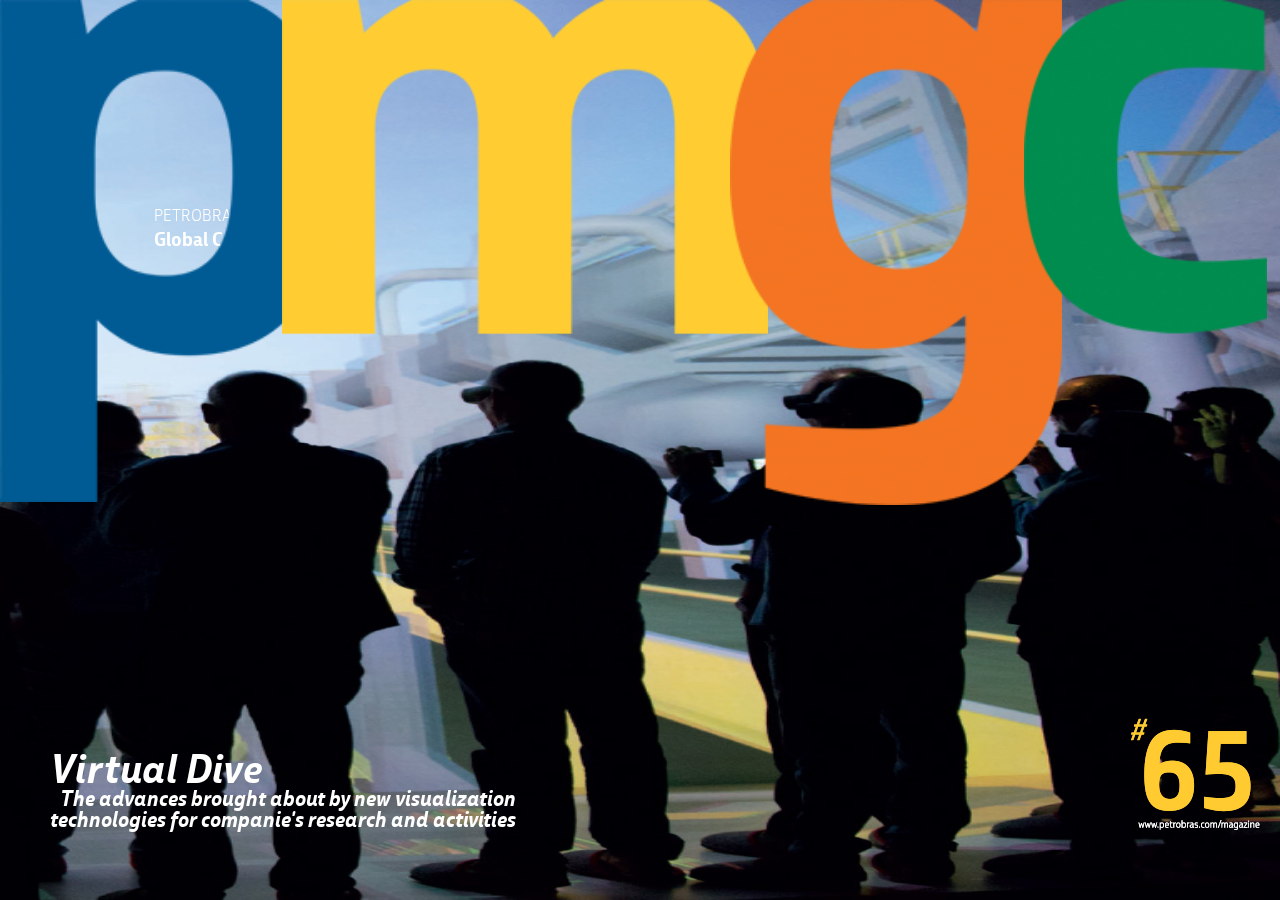
==== index.html @ 7ea69594 "Nuevo" ====
<!DOCTYPE HTML>
<html>
<head>
<title>Petrobras Magazine Global Connections</title>
<meta http-equiv="Content-Type" content="text/html; charset=utf-8" />
<meta name="viewport" content="width=device-width,initial-scale=1, user-scalable=no"/>



<link rel="stylesheet" href="css/reset.css" />
<link rel="stylesheet" href="css/index.css" />
<link rel="stylesheet" href="css/fontStyle.css" />
<link rel="stylesheet" href="css/animations.css" />

<script type="text/javascript">
    var gaPlugin;
    
    function initialize() {
        document.addEventListener("deviceready", onDeviceReady, true);
    }

function onDeviceReady() {
    gaPlugin = window.plugins.gaPlugin;
    
    // Note: A request for permission is REQUIRED by google. You probably want to do this just once, though, and remember the answer for subsequent runs.
    navigator.notification.confirm('GA_PLUGIN would like your permission to collect usage data. No personal or user identifiable data will be collected.', permissionCallback, 'Attention', 'Allow,Deny');
}

function permissionCallback (button) {
    if (button === 1)
    gaPlugin.init(nativePluginResultHandler, nativePluginErrorHandler, "UA-54461132-1", 10);
}

function nativePluginResultHandler (result) {
    //alert('nativePluginResultHandler - '+result);
    console.log('nativePluginResultHandler: '+result);
    
}

function nativePluginErrorHandler (error) {
    //alert('nativePluginErrorHandler - '+error);
    console.log('nativePluginErrorHandler: '+error);
}

function TrackButtonClicked() {
    gaPlugin.trackEvent( nativePluginResultHandler, nativePluginErrorHandler, "Button", "Click", "event only", 1);
}

function VariableButtonClicked() {
    // Set a dimension based on index and value. Make sure you have added a dimension in the GA dashboard to the
    // default property for the passed in index, and your desired scope. GA allows up to 20 dimensions for a free account
    gaPlugin.setVariable( nativePluginResultHandler, nativePluginErrorHandler, 1, "Purple");
    
    // dimensions are are passed to the next event sent to GA. go ahead and fire off an event with the label (key) of your choice
    // In this example, the label for custom dimension 1 will show up in the dashboard as "favoriteColor". This is much more efficent
    // than the old custom variable method introduced in V1, (plus you get 20 free dimensions vs 5 free custom variables)
    gaPlugin.trackEvent( nativePluginResultHandler, nativePluginErrorHandler, "event with variable", "set variable", "favoriteColor", 1);
}

function PageButtonClicked() {
    gaPlugin.trackPage( nativePluginResultHandler, nativePluginErrorHandler, "some.url.com");
}

function goingAway() {
    gaPlugin.exit(nativePluginResultHandler, nativePluginErrorHandler);
}

    </script>


</head>

	<body>
		<div data-role="page" name="index">
			<div data-role="content" style="">
			
				<div id="seccion1">
				
					<!-- Fondo inicial de toda la seccion -->
					<div id="bg">
						<img src="imgs/portada/bg_imgportada_65.jpg">
					</div>
				 
					<!-- fondo -->
					<a href="index/indice.html">
					<div class="superButton"></div>
					</a>
					

				
				
				
				
					<div id="letras" class="floating">
						<div ><img class="LogoP slideLeftP" src="imgs/portada/logo_p.png"></div>
						<div ><img class="LogoM slideLeftM" src="imgs/portada/logo_m.png"></div>
						<div ><img class="LogoG slideLeftG" src="imgs/portada/logo_g.png"></div>
						<div ><img class="LogoC slideLeftC" src="imgs/portada/logo_c.png"></div>
					</div>
				
					
					<!-- <div class="hand pulse"><img src="imgs/portada/click.png"></div> -->
					
					<!-- Titulo -->
					<div class="title"><h1>Virtual Dive</h1><h2>The advances brought about by new visualization<br/>technologies for companie's research and activities</h2></div>
					<div class="name"><h4>Petrobras Magazine</h4><h5>Global Connections</h5></div>
					<div class="issue"><img src="imgs/portada/edition_number.png"></div>
				</div>
			</div>
		</div>
		
		<script src="js/jquery.js"></script>
	</body>
</html>
---- css/index.css ----
/** Desarrollado por Beto@2gom.com.mx y alfredo@2gom.com.mx**/

body, html{
	width:100%;
	height:100%;
	overflow:hidden;
	position: relative;
}

#seccion1{
	position: absolute;
	height: 100%;
	width: 100%;	
	z-index: 13;
}

.superButton{
	position: absolute;
	width:100%;
	height:100%;
	z-index:12;
	top: 0;
	left: 0;
}

.hand {
	position: absolute;
	top: 600px;
	left:100px;
	height: 227px;
	width: 127px;
	z-index: 999;
}
.hand img {
	width: 50%;
}


/** ----------------------------------

	background-size, babackground-attachement hack 
	Estas dos declaraciones de Css permiten que el fondo este fijo y escalado al centro del viewport 

**/
#bg {
 position: fixed; 
 top: -50%; 
   left: -50%; 
   width: 200%; 
   height: 200%;
}
#bg img {
 position: absolute; 
 top: 0; 
 left: 0; 
 right: 0; 
 bottom: 0; 
 margin: auto; 
 width: 50%;
 height: 50%;
}

/** End of background hack **/ 

#letras{
	position: relative;
	width:100%;
	padding-top: 0px;
	height: auto;
	overflow:hidden;
	margin: 0 auto;
	z-index: 10;
}

#letras img{
	float: left;
}

.LogoP {
	width:26%;
}
.LogoM {
	width: 38%;
margin-left: -4%;
}
.LogoG {
	width: 26%;
margin-left: -3%;
}
.LogoC {
	width: 19%;
margin-left: -3%;
}


/*
	SUBMARINO
*/


#submarino {
	position: absolute;
	width: 69%;
	right: -8%;
	top: 35%;
	z-index: 11;
}


/*
Olas 
*/

#waveContainer{
	position: absolute;
	width: 100%;
}

.waves{
	position: relative;
	margin-left: -4%;
	width: 108%;
	height: 80%
	z-index: 9;
	
}

.contenedorOla1{
	width: 110%;
}
.contenedorOla2{
	width: 110%;
}

.ola1{
	width: 100%;
}
.ola2{
	width: 100%;
}

.ola3{
	width: 100%;
}
.ola4{
	width: 100%;
}


/*
Letrero
*/

.title {
	height: 100px;
	width: 70vw;
	position: absolute;
	bottom: 50px;
	left: 50px;
	color: white;
	z-index: 999
}
.title h1{
	font-family: 'petrobras_sansbold_italic';
	font-size: 2.5em;
	text-align: left;
}
.title h2{
	font-family: 'petrobras_sansbold_italic';
	font-size:1.3em;
	text-indent: 10px;
}
.name {
	height: 100px;
	width: 300px;
	position: absolute;
	top: 21%;
	left: 12%;
	color: white
}
.name h4{
	font-family: 'petrobras_sanslight';
	font-size:1em;
	text-transform: uppercase;
	margin-top: 20px;
	z-index: 998;
}
.name h5{
	font-family: 'petrobras_sansbold';
	font-size:1.2em;
	margin-top: 5px;
}


.issue {
	background-color: red;
	height: 126px;
	width: 149px;
	position: absolute;
	right: 10px;
	bottom: 60px;
	background: url('../imgs/portada/edition_number.png') no-repeat;
	}
---- css/fontStyle.css ----
/* Generated by Font Squirrel (http://www.fontsquirrel.com) on June 9, 2014 */



@font-face {
    font-family: 'petrobras_sansbold';
    src: url('../fonts/petrobrassans_bd-webfont.eot');
    src: url('../fonts/petrobrassans_bd-webfont.eot?#iefix') format('embedded-opentype'),
         url('../fonts/petrobrassans_bd-webfont.woff') format('woff'),
         url('../fonts/petrobrassans_bd-webfont.ttf') format('truetype'),
         url('../fonts/petrobrassans_bd-webfont.svg#petrobras_sansbold') format('svg');
    font-weight: normal;
    font-style: normal;

}


@font-face {
    font-family: 'petrobras_sanslight';
    src: url('../fonts/petrobrassans_lt-webfont.eot');
    src: url('../fonts/petrobrassans_lt-webfont.eot?#iefix') format('embedded-opentype'),
         url('../fonts/petrobrassans_lt-webfont.woff') format('woff'),
         url('../fonts/petrobrassans_lt-webfont.ttf') format('truetype'),
         url('../fonts/petrobrassans_lt-webfont.svg#petrobras_sanslight') format('svg');
    font-weight: normal;
    font-style: normal;

}


@font-face {
    font-family: 'petrobras_sansregular';
    src: url('../fonts/petrobrassans_rg-webfont.eot');
    src: url('../fonts/petrobrassans_rg-webfont.eot?#iefix') format('embedded-opentype'),
         url('../fonts/petrobrassans_rg-webfont.woff') format('woff'),
         url('../fonts/petrobrassans_rg-webfont.ttf') format('truetype'),
         url('../fonts/petrobrassans_rg-webfont.svg#petrobras_sansregular') format('svg');
    font-weight: normal;
    font-style: normal;

}

@font-face {
    font-family: 'petrobras_sansitalic';
    src: url('../fonts/petrobrassans_it-webfont.eot');
    src: url('../fonts/petrobrassans_it-webfont.eot?#iefix') format('embedded-opentype'),
         url('../fonts/petrobrassans_it-webfont.woff') format('woff'),
         url('../fonts/petrobrassans_it-webfont.ttf') format('truetype'),
         url('../fonts/petrobrassans_it-webfont.svg#petrobras_sansitalic') format('svg');
    font-weight: normal;
    font-style: normal;

}




@font-face {
    font-family: 'petrobras_sansbold_italic';
    src: url('../fonts/petrobrassans_bdit-webfont.eot');
    src: url('../fonts/petrobrassans_bdit-webfont.eot?#iefix') format('embedded-opentype'),
         url('../fonts/petrobrassans_bdit-webfont.woff') format('woff'),
         url('../fonts/petrobrassans_bdit-webfont.ttf') format('truetype'),
         url('../fonts/petrobrassans_bdit-webfont.svg#petrobras_sansbold_italic') format('svg');
    font-weight: normal;
    font-style: normal;

}
---- css/animations.css ----
/*
==============================================
CSS3 ANIMATION CHEAT SHEET
==============================================

Made by Justin Aguilar

www.justinaguilar.com/animations/

Questions, comments, concerns, love letters:
justin@justinaguilar.com
==============================================
*/

/*
==============================================
SubMerge
==============================================
*/


.submerge{
	animation-name: submerge;
	-webkit-animation-name: submerge;	

	animation-duration: 40s;	
	-webkit-animation-duration: 40s;

	animation-timing-function: ease;	
	-webkit-animation-timing-function: ease;	

	visibility: visible !important;						
}

@keyframes submerge {
	0% {
		transform: translateY(0%);
	}
				
	100% {
		transform: translateY(1000%);
	}		
}

@-webkit-keyframes submerge {
	0% {
		-webkit-transform: translateY(0%);
	}			
	100% {
		-webkit-transform: translateY(400%);
	}	
}
/*
==============================================
slideDown
==============================================
*/


.slideDown{
	animation-name: slideDown;
	-webkit-animation-name: slideDown;	

	animation-duration: 4s;	
	-webkit-animation-duration: 4s;

	animation-timing-function: ease;	
	-webkit-animation-timing-function: ease;	

	visibility: visible !important;						
}

@keyframes slideDown {
	0% {
		transform: translateY(-100%);
	}
				
	100% {
		transform: translateY(0%);
	}		
}

@-webkit-keyframes slideDown {
	0% {
		-webkit-transform: translateY(-100%);
	}			
	100% {
		-webkit-transform: translateY(0%);
	}	
}

/*
==============================================
slideUp
==============================================
*/


.slideUp{
	animation-name: slideUp;
	-webkit-animation-name: slideUp;	

	animation-duration: 1s;	
	-webkit-animation-duration: 1s;

	animation-timing-function: ease;	
	-webkit-animation-timing-function: ease;

	visibility: visible !important;			
}

@keyframes slideUp {
	0% {
		transform: translateY(100%);
	}
	50%{
		transform: translateY(-8%);
	}
	65%{
		transform: translateY(4%);
	}
	80%{
		transform: translateY(-4%);
	}
	95%{
		transform: translateY(2%);
	}			
	100% {
		transform: translateY(0%);
	}	
}

@-webkit-keyframes slideUp {
	0% {
		-webkit-transform: translateY(100%);
	}
	50%{
		-webkit-transform: translateY(-8%);
	}
	65%{
		-webkit-transform: translateY(4%);
	}
	80%{
		-webkit-transform: translateY(-4%);
	}
	95%{
		-webkit-transform: translateY(2%);
	}			
	100% {
		-webkit-transform: translateY(0%);
	}	
}

/*
==============================================
slideLeftP
==============================================
*/


.slideLeftP{
	animation-name: slideLeftP;
	-webkit-animation-name: slideLeftP;	

	animation-duration: 1s;	
	-webkit-animation-duration: 1s;

	animation-timing-function: ease-in-out;	
	-webkit-animation-timing-function: ease-in-out;		

	visibility: visible !important;	
}

@keyframes slideLeftP {
	0% {
		transform: translateX(150%);
	}
	50%{
		transform: translateX(-8%);
	}
	65%{
		transform: translateX(4%);
	}
	80%{
		transform: translateX(-4%);
	}
	95%{
		transform: translateX(2%);
	}			
	100% {
		transform: translateX(0%);
	}
}

@-webkit-keyframes slideLeftP {
	0% {
		-webkit-transform: translateX(150%);
	}
	50%{
		-webkit-transform: translateX(-8%);
	}
	65%{
		-webkit-transform: translateX(4%);
	}
	80%{
		-webkit-transform: translateX(-4%);
	}
	95%{
		-webkit-transform: translateX(2%);
	}			
	100% {
		-webkit-transform: translateX(0%);
	}
}
/*
==============================================
slideLeftM
==============================================
*/


.slideLeftM{
	animation-name: slideLeftM;
	-webkit-animation-name: slideLeftM;	

	animation-duration: 1.2s;	
	-webkit-animation-duration: 1.2s;

	animation-timing-function: ease-in-out;	
	-webkit-animation-timing-function: ease-in-out;		

	visibility: visible !important;	
}

@keyframes slideLeftM {
	0% {
		transform: translateX(150%);
	}
	50%{
		transform: translateX(-8%);
	}
	65%{
		transform: translateX(4%);
	}
	80%{
		transform: translateX(-4%);
	}
	95%{
		transform: translateX(2%);
	}			
	100% {
		transform: translateX(0%);
	}
}

@-webkit-keyframes slideLeftM {
	0% {
		-webkit-transform: translateX(150%);
	}
	50%{
		-webkit-transform: translateX(-8%);
	}
	65%{
		-webkit-transform: translateX(4%);
	}
	80%{
		-webkit-transform: translateX(-4%);
	}
	95%{
		-webkit-transform: translateX(2%);
	}			
	100% {
		-webkit-transform: translateX(0%);
	}
}
/*
==============================================
slideLeftG
==============================================
*/


.slideLeftG{
	animation-name: slideLeftG;
	-webkit-animation-name: slideLeftG;	

	animation-duration: 1.5s;	
	-webkit-animation-duration: 1.5s;

	animation-timing-function: ease-in-out;	
	-webkit-animation-timing-function: ease-in-out;		

	visibility: visible !important;	
}

@keyframes slideLeftG {
	0% {
		transform: translateX(150%);
	}
	50%{
		transform: translateX(-8%);
	}
	65%{
		transform: translateX(4%);
	}
	80%{
		transform: translateX(-4%);
	}
	95%{
		transform: translateX(2%);
	}			
	100% {
		transform: translateX(0%);
	}
}

@-webkit-keyframes slideLeftG {
	0% {
		-webkit-transform: translateX(150%);
	}
	50%{
		-webkit-transform: translateX(-8%);
	}
	65%{
		-webkit-transform: translateX(4%);
	}
	80%{
		-webkit-transform: translateX(-4%);
	}
	95%{
		-webkit-transform: translateX(2%);
	}			
	100% {
		-webkit-transform: translateX(0%);
	}
}
/*
==============================================
slideLeftC
==============================================
*/


.slideLeftC{
	animation-name: slideLeftC;
	-webkit-animation-name: slideLeftC;	

	animation-duration: 1.6s;	
	-webkit-animation-duration: 1.6s;

	animation-timing-function: ease-in-out;	
	-webkit-animation-timing-function: ease-in-out;		

	visibility: visible !important;	
}

@keyframes slideLeftC {
	0% {
		transform: translateX(150%);
	}
	50%{
		transform: translateX(-8%);
	}
	65%{
		transform: translateX(4%);
	}
	80%{
		transform: translateX(-4%);
	}
	95%{
		transform: translateX(2%);
	}			
	100% {
		transform: translateX(0%);
	}
}

@-webkit-keyframes slideLeftC {
	0% {
		-webkit-transform: translateX(150%);
	}
	50%{
		-webkit-transform: translateX(-8%);
	}
	65%{
		-webkit-transform: translateX(4%);
	}
	80%{
		-webkit-transform: translateX(-4%);
	}
	95%{
		-webkit-transform: translateX(2%);
	}			
	100% {
		-webkit-transform: translateX(0%);
	}
}
/*
==============================================
slideLeftSub
==============================================
*/


.slideLeftSub{
	animation-name: slideLeftSub;
	-webkit-animation-name: slideLeftSub;	

	animation-duration: 1s;	
	-webkit-animation-duration: 1s;

	animation-timing-function: ease-in-out;	
	-webkit-animation-timing-function: ease-in-out;		

	visibility: visible !important;	
}

@keyframes slideLeftSub {
	0% {
		transform: translateX(150%);
	}
	50% {
		transform: translateX(-10%);
	}		
	100% {
		transform: translateX(0%);
	}
}

@-webkit-keyframes slideLeftSub {
	0% {
		-webkit-transform: translateX(150%);
	}
	50% {
		transform: translateX(-10%);
	}	
	100% {
		-webkit-transform: translateX(0%);
	}
}


/*
==============================================
slideRight
==============================================
*/


.slideRight{
	animation-name: slideRight;
	-webkit-animation-name: slideRight;	

	animation-duration: 1s;	
	-webkit-animation-duration: 1s;

	animation-timing-function: ease-in-out;	
	-webkit-animation-timing-function: ease-in-out;		

	visibility: visible !important;	
}

@keyframes slideRight {
	0% {
		transform: translateX(-150%);
	}
	50%{
		transform: translateX(8%);
	}
	65%{
		transform: translateX(-4%);
	}
	80%{
		transform: translateX(4%);
	}
	95%{
		transform: translateX(-2%);
	}			
	100% {
		transform: translateX(0%);
	}	
}

@-webkit-keyframes slideRight {
	0% {
		-webkit-transform: translateX(-150%);
	}
	50%{
		-webkit-transform: translateX(8%);
	}
	65%{
		-webkit-transform: translateX(-4%);
	}
	80%{
		-webkit-transform: translateX(4%);
	}
	95%{
		-webkit-transform: translateX(-2%);
	}			
	100% {
		-webkit-transform: translateX(0%);
	}
}

/*
==============================================
slideExpandUp
==============================================
*/


.slideExpandUp{
	animation-name: slideExpandUp;
	-webkit-animation-name: slideExpandUp;	

	animation-duration: 1.6s;	
	-webkit-animation-duration: 1.6s;

	animation-timing-function: ease-out;	
	-webkit-animation-timing-function: ease -out;

	visibility: visible !important;	
}

@keyframes slideExpandUp {
	0% {
		transform: translateY(100%) scaleX(0.5);
	}
	30%{
		transform: translateY(-8%) scaleX(0.5);
	}	
	40%{
		transform: translateY(2%) scaleX(0.5);
	}
	50%{
		transform: translateY(0%) scaleX(1.1);
	}
	60%{
		transform: translateY(0%) scaleX(0.9);		
	}
	70% {
		transform: translateY(0%) scaleX(1.05);
	}			
	80%{
		transform: translateY(0%) scaleX(0.95);		
	}
	90% {
		transform: translateY(0%) scaleX(1.02);
	}	
	100%{
		transform: translateY(0%) scaleX(1);		
	}
}

@-webkit-keyframes slideExpandUp {
	0% {
		-webkit-transform: translateY(100%) scaleX(0.5);
	}
	30%{
		-webkit-transform: translateY(-8%) scaleX(0.5);
	}	
	40%{
		-webkit-transform: translateY(2%) scaleX(0.5);
	}
	50%{
		-webkit-transform: translateY(0%) scaleX(1.1);
	}
	60%{
		-webkit-transform: translateY(0%) scaleX(0.9);		
	}
	70% {
		-webkit-transform: translateY(0%) scaleX(1.05);
	}			
	80%{
		-webkit-transform: translateY(0%) scaleX(0.95);		
	}
	90% {
		-webkit-transform: translateY(0%) scaleX(1.02);
	}	
	100%{
		-webkit-transform: translateY(0%) scaleX(1);		
	}
}

/*
==============================================
expandUp
==============================================
*/


.expandUp{
	animation-name: expandUp;
	-webkit-animation-name: expandUp;	

	animation-duration: 0.7s;	
	-webkit-animation-duration: 0.7s;

	animation-timing-function: ease;	
	-webkit-animation-timing-function: ease;		

	visibility: visible !important;	
}

@keyframes expandUp {
	0% {
		transform: translateY(100%) scale(0.6) scaleY(0.5);
	}
	60%{
		transform: translateY(-7%) scaleY(1.12);
	}
	75%{
		transform: translateY(3%);
	}	
	100% {
		transform: translateY(0%) scale(1) scaleY(1);
	}	
}

@-webkit-keyframes expandUp {
	0% {
		-webkit-transform: translateY(100%) scale(0.6) scaleY(0.5);
	}
	60%{
		-webkit-transform: translateY(-7%) scaleY(1.12);
	}
	75%{
		-webkit-transform: translateY(3%);
	}	
	100% {
		-webkit-transform: translateY(0%) scale(1) scaleY(1);
	}	
}

/*
==============================================
fadeIn
==============================================
*/

.fadeIn{

	position: absolute;
	bottom: 30%;
	left:20%;

	animation-name: fadeIn;
	-webkit-animation-name: fadeIn;	

	animation-duration: 2.5s;	
	-webkit-animation-duration: 2.5s;

	animation-timing-function: ease-in-out;	
	-webkit-animation-timing-function: ease-in-out;		

	visibility: visible !important;	
}

@keyframes fadeIn {
	0% {
		transform: scale(0);
		opacity: 0.0;		
	}
	60% {
		transform: scale(1.1);	
	}
	80% {
		transform: scale(0.9);
		opacity: 1;	
	}	
	100% {
		transform: scale(1);
		opacity: 1;	
	}		
}

@-webkit-keyframes fadeIn {
	0% {
		-webkit-transform: scale(0);
		opacity: 0.0;		
	}
	60% {
		-webkit-transform: scale(1.1);
	}
	80% {
		-webkit-transform: scale(0.9);
		opacity: 1;	
	}	
	100% {
		-webkit-transform: scale(1);
		opacity: 1;	
	}		
}

/*
==============================================
expandOpen
==============================================
*/


.expandOpen{
	animation-name: expandOpen;
	-webkit-animation-name: expandOpen;	

	animation-duration: 1.2s;	
	-webkit-animation-duration: 1.2s;

	animation-timing-function: ease-out;	
	-webkit-animation-timing-function: ease-out;	

	visibility: visible !important;	
}

@keyframes expandOpen {
	0% {
		transform: scale(1.8);		
	}
	50% {
		transform: scale(0.95);
	}	
	80% {
		transform: scale(1.05);
	}
	90% {
		transform: scale(0.98);
	}	
	100% {
		transform: scale(1);
	}			
}

@-webkit-keyframes expandOpen {
	0% {
		-webkit-transform: scale(1.8);		
	}
	50% {
		-webkit-transform: scale(0.95);
	}	
	80% {
		-webkit-transform: scale(1.05);
	}
	90% {
		-webkit-transform: scale(0.98);
	}	
	100% {
		-webkit-transform: scale(1);
	}					
}

/*
==============================================
bigEntrance
==============================================
*/


.bigEntrance{
	animation-name: bigEntrance;
	-webkit-animation-name: bigEntrance;	

	animation-duration: 1.6s;	
	-webkit-animation-duration: 1.6s;

	animation-timing-function: ease-out;	
	-webkit-animation-timing-function: ease-out;	

	visibility: visible !important;			
}

@keyframes bigEntrance {
	0% {
		transform: scale(0.3) rotate(6deg) translateX(-30%) translateY(30%);
		opacity: 0.2;
	}
	30% {
		transform: scale(1.03) rotate(-2deg) translateX(2%) translateY(-2%);		
		opacity: 1;
	}
	45% {
		transform: scale(0.98) rotate(1deg) translateX(0%) translateY(0%);
		opacity: 1;
	}
	60% {
		transform: scale(1.01) rotate(-1deg) translateX(0%) translateY(0%);		
		opacity: 1;
	}	
	75% {
		transform: scale(0.99) rotate(1deg) translateX(0%) translateY(0%);
		opacity: 1;
	}
	90% {
		transform: scale(1.01) rotate(0deg) translateX(0%) translateY(0%);		
		opacity: 1;
	}	
	100% {
		transform: scale(1) rotate(0deg) translateX(0%) translateY(0%);
		opacity: 1;
	}		
}

@-webkit-keyframes bigEntrance {
	0% {
		-webkit-transform: scale(0.3) rotate(6deg) translateX(-30%) translateY(30%);
		opacity: 0.2;
	}
	30% {
		-webkit-transform: scale(1.03) rotate(-2deg) translateX(2%) translateY(-2%);		
		opacity: 1;
	}
	45% {
		-webkit-transform: scale(0.98) rotate(1deg) translateX(0%) translateY(0%);
		opacity: 1;
	}
	60% {
		-webkit-transform: scale(1.01) rotate(-1deg) translateX(0%) translateY(0%);		
		opacity: 1;
	}	
	75% {
		-webkit-transform: scale(0.99) rotate(1deg) translateX(0%) translateY(0%);
		opacity: 1;
	}
	90% {
		-webkit-transform: scale(1.01) rotate(0deg) translateX(0%) translateY(0%);		
		opacity: 1;
	}	
	100% {
		-webkit-transform: scale(1) rotate(0deg) translateX(0%) translateY(0%);
		opacity: 1;
	}				
}

/*
==============================================
hatch
==============================================
*/

.hatch{
	animation-name: hatch;
	-webkit-animation-name: hatch;	

	animation-duration: 2s;	
	-webkit-animation-duration: 2s;

	animation-timing-function: ease-in-out;	
	-webkit-animation-timing-function: ease-in-out;

	transform-origin: 50% 100%;
	-ms-transform-origin: 50% 100%;
	-webkit-transform-origin: 50% 100%; 

	visibility: visible !important;		
}

@keyframes hatch {
	0% {
		transform: rotate(0deg) scaleY(0.6);
	}
	20% {
		transform: rotate(-2deg) scaleY(1.05);
	}
	35% {
		transform: rotate(2deg) scaleY(1);
	}
	50% {
		transform: rotate(-2deg);
	}	
	65% {
		transform: rotate(1deg);
	}	
	80% {
		transform: rotate(-1deg);
	}		
	100% {
		transform: rotate(0deg);
	}									
}

@-webkit-keyframes hatch {
	0% {
		-webkit-transform: rotate(0deg) scaleY(0.6);
	}
	20% {
		-webkit-transform: rotate(-2deg) scaleY(1.05);
	}
	35% {
		-webkit-transform: rotate(2deg) scaleY(1);
	}
	50% {
		-webkit-transform: rotate(-2deg);
	}	
	65% {
		-webkit-transform: rotate(1deg);
	}	
	80% {
		-webkit-transform: rotate(-1deg);
	}		
	100% {
		-webkit-transform: rotate(0deg);
	}		
}


/*
==============================================
bounce
==============================================
*/


.bounce{
	animation-name: bounce;
	-webkit-animation-name: bounce;	

	animation-duration: 1.6s;	
	-webkit-animation-duration: 1.6s;

	animation-timing-function: ease;	
	-webkit-animation-timing-function: ease;	
	
	transform-origin: 50% 100%;
	-ms-transform-origin: 50% 100%;
	-webkit-transform-origin: 50% 100%; 	
}

@keyframes bounce {
	0% {
		transform: translateY(0%) scaleY(0.6);
	}
	60%{
		transform: translateY(-100%) scaleY(1.1);
	}
	70%{
		transform: translateY(0%) scaleY(0.95) scaleX(1.05);
	}
	80%{
		transform: translateY(0%) scaleY(1.05) scaleX(1);
	}	
	90%{
		transform: translateY(0%) scaleY(0.95) scaleX(1);
	}				
	100%{
		transform: translateY(0%) scaleY(1) scaleX(1);
	}	
}

@-webkit-keyframes bounce {
	0% {
		-webkit-transform: translateY(0%) scaleY(0.6);
	}
	60%{
		-webkit-transform: translateY(-100%) scaleY(1.1);
	}
	70%{
		-webkit-transform: translateY(0%) scaleY(0.95) scaleX(1.05);
	}
	80%{
		-webkit-transform: translateY(0%) scaleY(1.05) scaleX(1);
	}	
	90%{
		-webkit-transform: translateY(0%) scaleY(0.95) scaleX(1);
	}				
	100%{
		-webkit-transform: translateY(0%) scaleY(1) scaleX(1);
	}		
}


/*
==============================================
pulse
==============================================
*/

.pulse{
	animation-name: pulse;
	-webkit-animation-name: pulse;	

	animation-duration: 2.5s;	
	-webkit-animation-duration: 2.5s;

	animation-iteration-count: infinite;
	-webkit-animation-iteration-count: infinite;
}

@keyframes pulse {
	0% {
		transform: scale(0.3);
		opacity: 0.1;		
	}
	50% {
		transform: scale(8.5);
		opacity: 1;	
	}	
	100% {
		transform: scale(0.3);
		opacity: 0.1;	
	}			
}

@-webkit-keyframes pulse {
	0% {
		transform: scale(0.3);
		opacity: 0.1;		
	}
	50% {
		transform: scale(8.5);
		opacity: 1;	
	}	
	100% {
		transform: scale(0.3);
		opacity: 0.1;	
	}			
}

/*
==============================================
floating
==============================================
*/

.floating{
	animation-name: floating;
	-webkit-animation-name: floating;

	animation-duration: 6s;	
	-webkit-animation-duration: 6s;

	animation-iteration-count: infinite;
	-webkit-animation-iteration-count: infinite;
}

@keyframes floating {
	0% {
		transform: translateY(0%);	
	}
	50% {
		transform: translateY(-3%);	
	}	
	100% {
		transform: translateY(0%);
	}			
}

@-webkit-keyframes floating {
	0% {
		-webkit-transform: translateY(0%);	
	}
	50% {
		-webkit-transform: translateY(-3%);	
	}	
	100% {
		-webkit-transform: translateY(0%);
	}			
}
/*
==============================================
floatingHand
==============================================
*/

.floatingHand{
	animation-name: floatingHand;
	-webkit-animation-name: floatingHand;

	animation-duration: 2s;	
	-webkit-animation-duration: 2s;

	animation-iteration-count: infinite;
	-webkit-animation-iteration-count: infinite;
}

@keyframes floatingHand {
	0% {
		transform: translateY(0%);	
	}
	50% {
		transform: translateY(-8%);	
	}	
	100% {
		transform: translateY(0%);
	}			
}

@-webkit-keyframes floatingHand {
	0% {
		-webkit-transform: translateY(0%);	
	}
	50% {
		-webkit-transform: translateY(-8%);	
	}	
	100% {
		-webkit-transform: translateY(0%);
	}			
}
/*
==============================================
floatingSlow
==============================================
*/

.floatingSlow{
	animation-name: floatingSlow;
	-webkit-animation-name: floatingSlow;

	animation-duration: 10s;	
	-webkit-animation-duration: 10s;

	animation-iteration-count: infinite;
	-webkit-animation-iteration-count: infinite;
}

@keyframes floatingSlow {
	0% {
		transform: translateY(0%);	
	}
	50% {
		transform: translateY(35%);	
	}	
	100% {
		transform: translateY(0%);
	}			
}

@-webkit-keyframes floatingSlow {
	0% {
		-webkit-transform: translateY(0%);	
	}
	50% {
		-webkit-transform: translateY(35%);	
	}	
	100% {
		-webkit-transform: translateY(0%);
	}			
}
/*
==============================================
floatingSlowIndex
==============================================
*/

.floatingSlowIndex{
	animation-name: floatingSlowIndex;
	-webkit-animation-name: floatingSlowIndex;

	animation-duration: 10s;	
	-webkit-animation-duration: 10s;

	animation-iteration-count: infinite;
	-webkit-animation-iteration-count: infinite;
}

@keyframes floatingSlowIndex {
	0% {
		transform: translateY(0%);	
	}
	50% {
		transform: translateY(4%);	
	}	
	100% {
		transform: translateY(0%);
	}			
}

@-webkit-keyframes floatingSlowIndex {
	0% {
		-webkit-transform: translateY(0%);	
	}
	50% {
		-webkit-transform: translateY(4%);	
	}	
	100% {
		-webkit-transform: translateY(0%);
	}			
}
/*
==============================================
floatingVertical
==============================================
*/

.floatingVert{
	animation-name: floatingVert;
	-webkit-animation-name: floatingVert;

	animation-duration: 8s;	
	-webkit-animation-duration: 8s;

	animation-iteration-count: infinite;
	-webkit-animation-iteration-count: infinite;
}

@keyframes floatingVert {
	0% {
		transform: translateY(0%);	
	}
	50% {
		transform: translateY(30%);	
	}	
	100% {
		transform: translateY(0%);
	}			
}

@-webkit-keyframes floatingVert {
	0% {
		-webkit-transform: translateY(0%);	
	}
	50% {
		-webkit-transform: translateY(30%);	
	}	
	100% {
		-webkit-transform: translateY(0%);
	}			
}
/*
==============================================
floatingHorDer
==============================================
*/

.floatingHorDer{
	animation-name: floatingHorDer;
	-webkit-animation-name: floatingHorDer;

	animation-duration: 8s;	
	-webkit-animation-duration: 8s;

	animation-iteration-count: infinite;
	-webkit-animation-iteration-count: infinite;
}

@keyframes floatingHorDer {
	0% {
		transform: translateX(0%);	
	}
	50% {
		transform: translateX(-3%);	
	}	
	100% {
		transform: translateX(0%);
	}			
}

@-webkit-keyframes floatingHorDer {
	0% {
		-webkit-transform: translateX(0%);	
	}
	50% {
		-webkit-transform: translateX(-3%);	
	}	
	100% {
		-webkit-transform: translateX(0%);
	}			
}
/*
==============================================
floatingHorIzq
==============================================
*/

.floatingHorIzq{
	animation-name: floatingHorIzq;
	-webkit-animation-name: floatingHorIzq;

	animation-duration: 9s;	
	-webkit-animation-duration: 9s;

	animation-iteration-count: infinite;
	-webkit-animation-iteration-count: infinite;
}

@keyframes floatingHorIzq {
	0% {
		transform: translateX(0%);	
	}
	50% {
		transform: translateX(3%);	
	}	
	100% {
		transform: translateX(0%);
	}			
}

@-webkit-keyframes floatingHorIzq {
	0% {
		-webkit-transform: translateX(0%);	
	}
	50% {
		-webkit-transform: translateX(3%);	
	}	
	100% {
		-webkit-transform: translateX(0%);
	}			
}

/*
==============================================
tossing
==============================================
*/

.tossing{
	animation-name: tossing;
	-webkit-animation-name: tossing;	

	animation-duration: 5s;	
	-webkit-animation-duration: 5s;

	animation-iteration-count: infinite;
	-webkit-animation-iteration-count: infinite;
}

@keyframes tossing {
	0% {
		transform: rotate(-5deg);	
	}
	50% {
		transform: rotate(5deg);
	}
	100% {
		transform: rotate(-5deg);	
	}						
}

@-webkit-keyframes tossing {
	0% {
		-webkit-transform: rotate(-2deg);	
	}
	50% {
		-webkit-transform: rotate(2deg);
	}
	100% {
		-webkit-transform: rotate(-2deg);	
	}				
}

/*
==============================================
pullUp
==============================================
*/

.pullUp{
	animation-name: pullUp;
	-webkit-animation-name: pullUp;	

	animation-duration: 1.1s;	
	-webkit-animation-duration: 1.1s;

	animation-timing-function: ease-out;	
	-webkit-animation-timing-function: ease-out;	

	transform-origin: 50% 100%;
	-ms-transform-origin: 50% 100%;
	-webkit-transform-origin: 50% 100%; 		
}

@keyframes pullUp {
	0% {
		transform: scaleY(0.1);
	}
	40% {
		transform: scaleY(1.02);
	}
	60% {
		transform: scaleY(0.98);
	}
	80% {
		transform: scaleY(1.01);
	}
	100% {
		transform: scaleY(0.98);
	}				
	80% {
		transform: scaleY(1.01);
	}
	100% {
		transform: scaleY(1);
	}							
}

@-webkit-keyframes pullUp {
	0% {
		-webkit-transform: scaleY(0.1);
	}
	40% {
		-webkit-transform: scaleY(1.02);
	}
	60% {
		-webkit-transform: scaleY(0.98);
	}
	80% {
		-webkit-transform: scaleY(1.01);
	}
	100% {
		-webkit-transform: scaleY(0.98);
	}				
	80% {
		-webkit-transform: scaleY(1.01);
	}
	100% {
		-webkit-transform: scaleY(1);
	}		
}

/*
==============================================
pullDown
==============================================
*/

.pullDown{
	animation-name: pullDown;
	-webkit-animation-name: pullDown;	

	animation-duration: 1.1s;	
	-webkit-animation-duration: 1.1s;

	animation-timing-function: ease-out;	
	-webkit-animation-timing-function: ease-out;	

	transform-origin: 50% 0%;
	-ms-transform-origin: 50% 0%;
	-webkit-transform-origin: 50% 0%; 		
}

@keyframes pullDown {
	0% {
		transform: scaleY(0.1);
	}
	40% {
		transform: scaleY(1.02);
	}
	60% {
		transform: scaleY(0.98);
	}
	80% {
		transform: scaleY(1.01);
	}
	100% {
		transform: scaleY(0.98);
	}				
	80% {
		transform: scaleY(1.01);
	}
	100% {
		transform: scaleY(1);
	}							
}

@-webkit-keyframes pullDown {
	0% {
		-webkit-transform: scaleY(0.1);
	}
	40% {
		-webkit-transform: scaleY(1.02);
	}
	60% {
		-webkit-transform: scaleY(0.98);
	}
	80% {
		-webkit-transform: scaleY(1.01);
	}
	100% {
		-webkit-transform: scaleY(0.98);
	}				
	80% {
		-webkit-transform: scaleY(1.01);
	}
	100% {
		-webkit-transform: scaleY(1);
	}		
}

/*
==============================================
stretchLeft
==============================================
*/

.stretchLeft{
	animation-name: stretchLeft;
	-webkit-animation-name: stretchLeft;	

	animation-duration: 1.5s;	
	-webkit-animation-duration: 1.5s;

	animation-timing-function: ease-out;	
	-webkit-animation-timing-function: ease-out;	

	transform-origin: 100% 0%;
	-ms-transform-origin: 100% 0%;
	-webkit-transform-origin: 100% 0%; 
}

@keyframes stretchLeft {
	0% {
		transform: scaleX(0.3);
	}
	40% {
		transform: scaleX(1.02);
	}
	60% {
		transform: scaleX(0.98);
	}
	80% {
		transform: scaleX(1.01);
	}
	100% {
		transform: scaleX(0.98);
	}				
	80% {
		transform: scaleX(1.01);
	}
	100% {
		transform: scaleX(1);
	}							
}

@-webkit-keyframes stretchLeft {
	0% {
		-webkit-transform: scaleX(0.3);
	}
	40% {
		-webkit-transform: scaleX(1.02);
	}
	60% {
		-webkit-transform: scaleX(0.98);
	}
	80% {
		-webkit-transform: scaleX(1.01);
	}
	100% {
		-webkit-transform: scaleX(0.98);
	}				
	80% {
		-webkit-transform: scaleX(1.01);
	}
	100% {
		-webkit-transform: scaleX(1);
	}		
}

/*
==============================================
stretchRight
==============================================
*/

.stretchRight{
	animation-name: stretchRight;
	-webkit-animation-name: stretchRight;	

	animation-duration: 1.5s;	
	-webkit-animation-duration: 1.5s;

	animation-timing-function: ease-out;	
	-webkit-animation-timing-function: ease-out;	

	transform-origin: 0% 0%;
	-ms-transform-origin: 0% 0%;
	-webkit-transform-origin: 0% 0%; 		
}

@keyframes stretchRight {
	0% {
		transform: scaleX(0.3);
	}
	40% {
		transform: scaleX(1.02);
	}
	60% {
		transform: scaleX(0.98);
	}
	80% {
		transform: scaleX(1.01);
	}
	100% {
		transform: scaleX(0.98);
	}				
	80% {
		transform: scaleX(1.01);
	}
	100% {
		transform: scaleX(1);
	}							
}

@-webkit-keyframes stretchRight {
	0% {
		-webkit-transform: scaleX(0.3);
	}
	40% {
		-webkit-transform: scaleX(1.02);
	}
	60% {
		-webkit-transform: scaleX(0.98);
	}
	80% {
		-webkit-transform: scaleX(1.01);
	}
	100% {
		-webkit-transform: scaleX(0.98);
	}				
	80% {
		-webkit-transform: scaleX(1.01);
	}
	100% {
		-webkit-transform: scaleX(1);
	}		
}

/*
==============================================
Spin
==============================================
*/
.spin{
	animation-name: spin;
	-webkit-animation-name: spin;

	animation-duration: 26s;	
	-webkit-animation-duration: 26s;

	animation-iteration-count: infinite;
	-webkit-animation-iteration-count: infinite;

	-webkit-transform-origin:50% 50%;

	-webkit-transition:all 10s linear;


}

@keyframes spin {

	100% {
		-webkit-transform:rotateZ(360deg);
	}				
}

@-webkit-keyframes spin {
	
	100% {
		-webkit-transform:rotateZ(360deg);
	}			
}
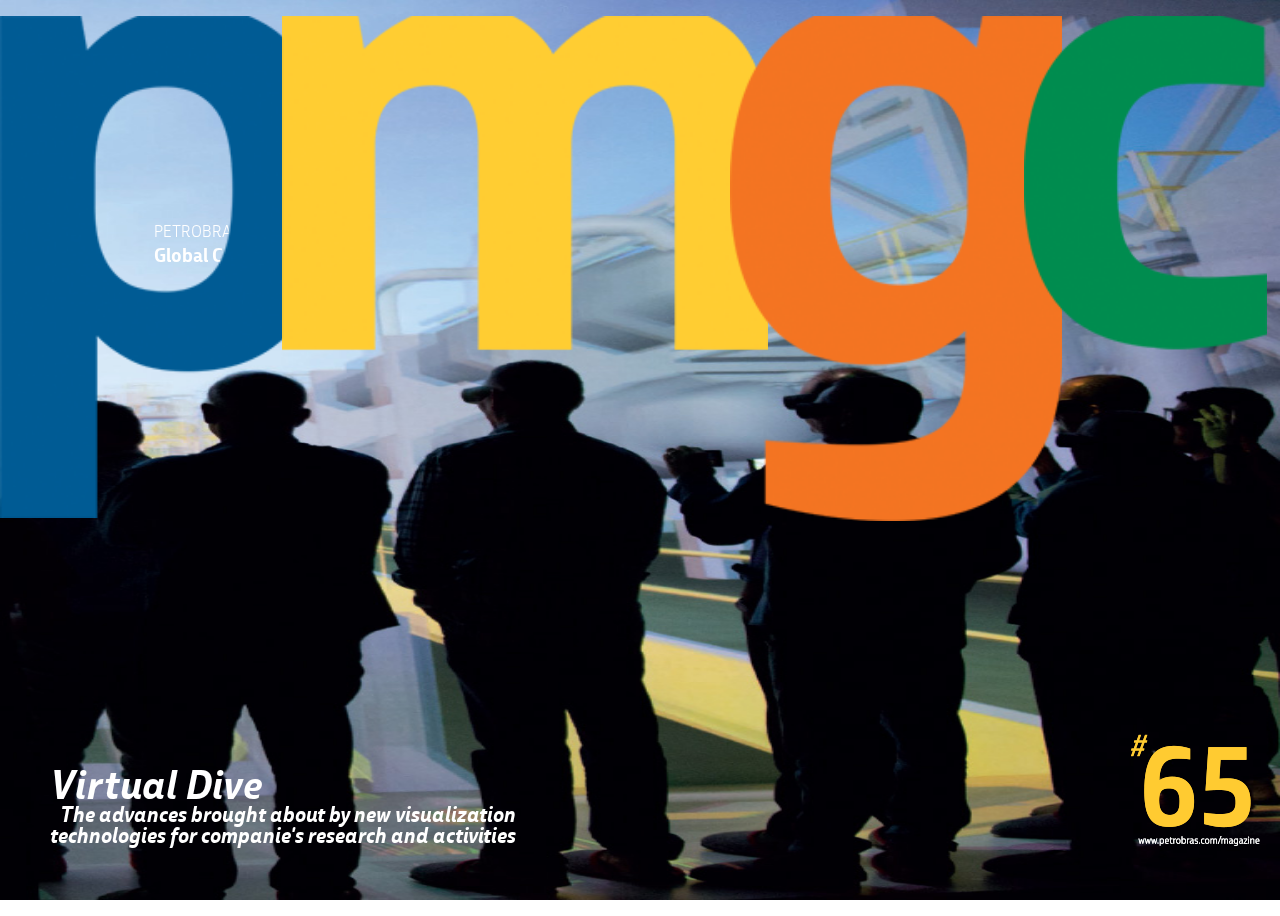
==== commit 4a933f4b: "Nuevos Cambios" ====
--- a/index.html
+++ b/index.html
@@ -11,7 +11,7 @@
 <link rel="stylesheet" href="css/index.css" />
 <link rel="stylesheet" href="css/fontStyle.css" />
 <link rel="stylesheet" href="css/animations.css" />
-
+Hola
 <script type="text/javascript">
     var gaPlugin;
     
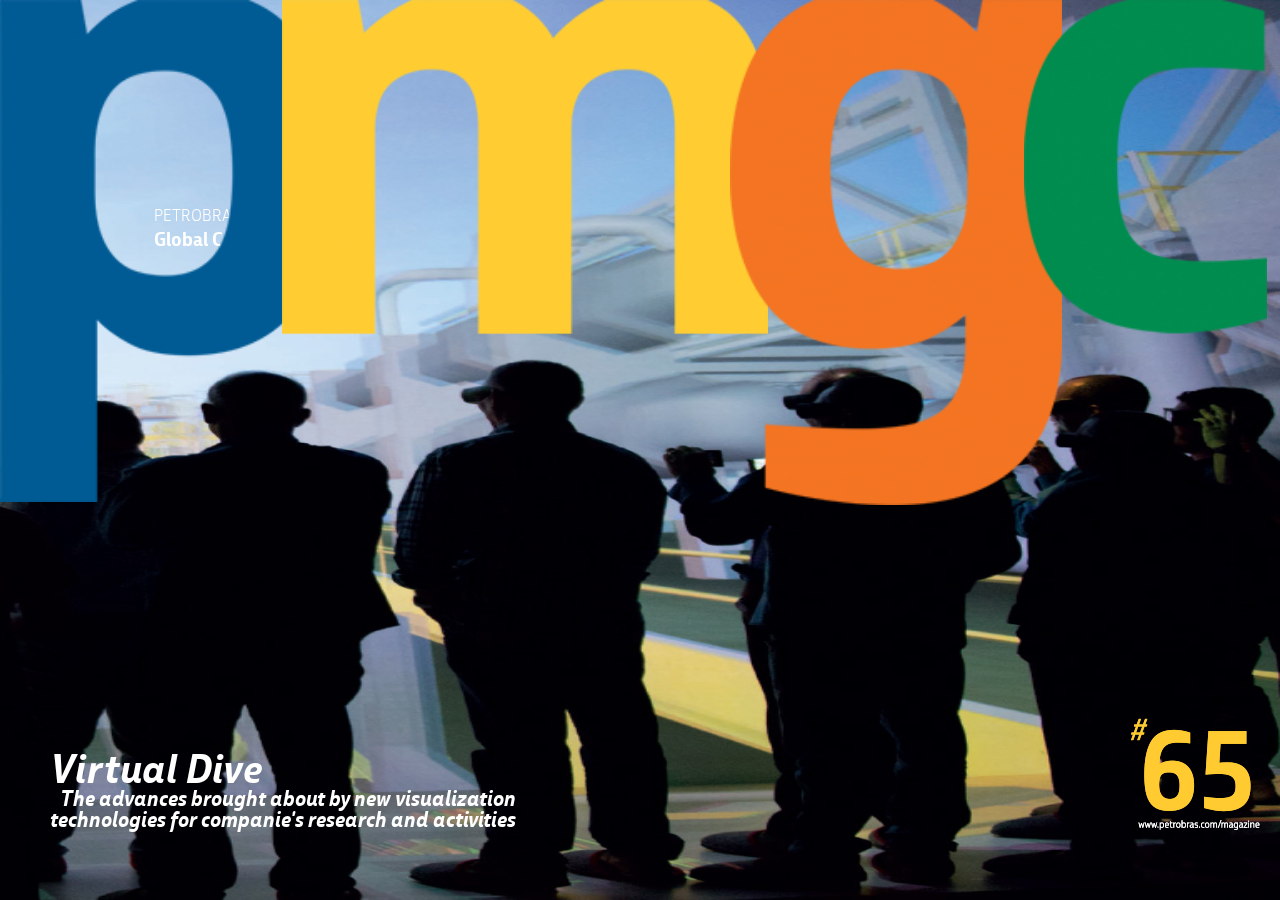
==== commit 1a6142a9: "v6" ====
--- a/index.html
+++ b/index.html
@@ -11,7 +11,7 @@
 <link rel="stylesheet" href="css/index.css" />
 <link rel="stylesheet" href="css/fontStyle.css" />
 <link rel="stylesheet" href="css/animations.css" />
-Hola
+
 <script type="text/javascript">
     var gaPlugin;
     
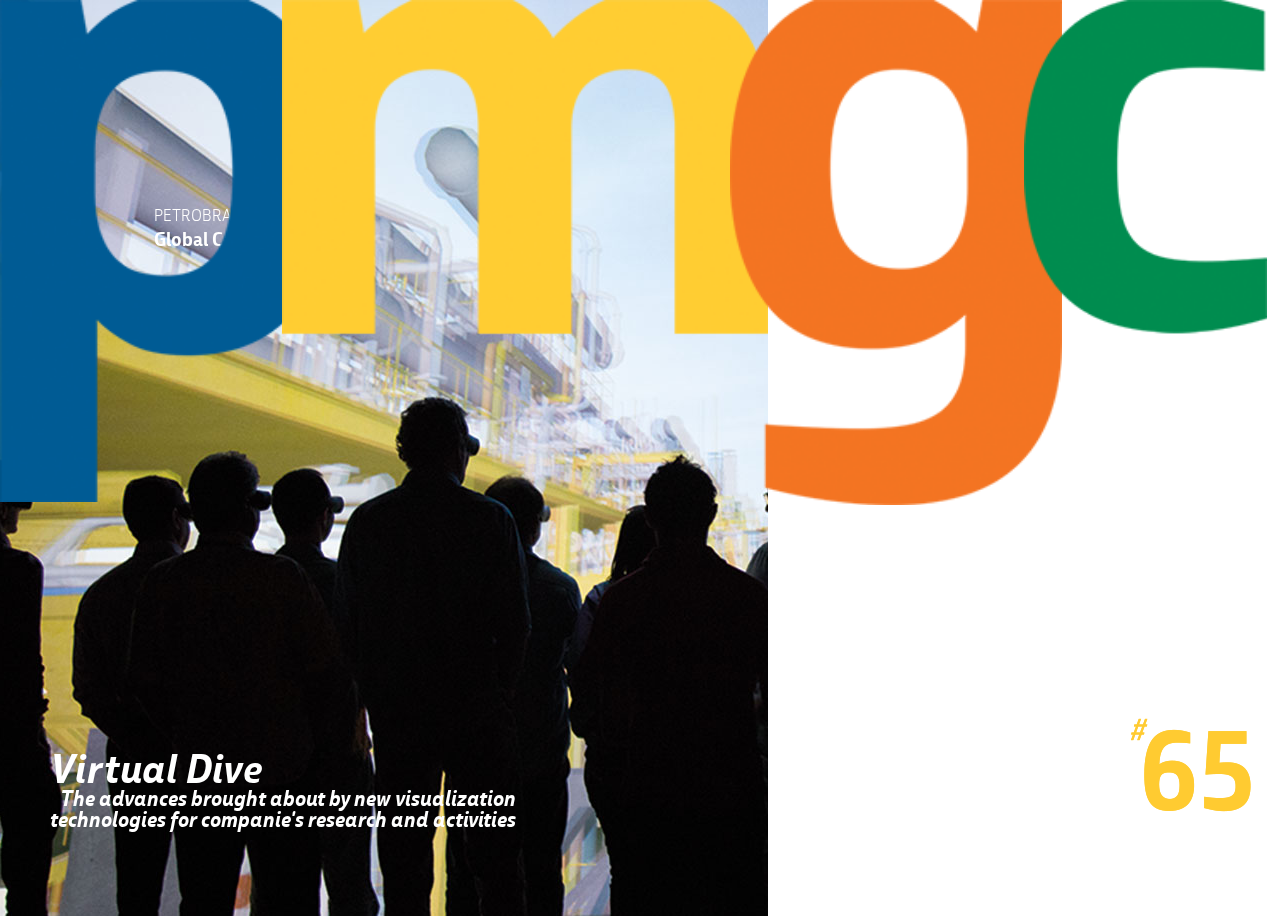
==== commit 553a770f: "index y welcome y efecto portada" ====
--- a/index.html
+++ b/index.html
@@ -11,7 +11,7 @@
 <link rel="stylesheet" href="css/index.css" />
 <link rel="stylesheet" href="css/fontStyle.css" />
 <link rel="stylesheet" href="css/animations.css" />
-
+<script src="https://ajax.googleapis.com/ajax/libs/jquery/2.1.3/jquery.min.js"></script>
 <script type="text/javascript">
     var gaPlugin;
     
@@ -65,6 +65,47 @@
     gaPlugin.exit(nativePluginResultHandler, nativePluginErrorHandler);
 }
 
+ 
+  $( document ).ready(function() {
+            var x = 0;  
+            var y = 0; 
+			var sentido = "negativo"; 
+            //cache a reference to the banner  
+            var banner = $("#bg");  
+  
+            // set initial banner background position  
+            banner.css('backgroundPosition', x + 'px' + ' ' + y + 'px');  
+  
+            // scroll up background position every 90 milliseconds  
+            window.setInterval(function() {  
+                banner.css("backgroundPosition", x + 'px' + ' ' + y + 'px');  
+                //y--;  
+                if(sentido=="negativo"){
+				if(x>=-768){	
+				x = x-2;
+				} else {
+					sentido = "positivo";
+					x = x+2
+				}
+				}
+				
+				if(sentido=="positivo"){
+				if(x<=0){
+					x = x+2;
+					
+				} else {
+					sentido = "negativo";
+					x = x-2;
+				}
+				}
+  
+                //if you need to scroll image horizontally -  
+                // uncomment x and comment y  
+  
+            }, 90);  
+  
+ });
+
     </script>
 
 
@@ -78,7 +119,7 @@
 				
 					<!-- Fondo inicial de toda la seccion -->
 					<div id="bg">
-						<img src="imgs/portada/bg_imgportada_65.jpg">
+						<!--<img src="imgs/portada/bg_imgportada_65.jpg">-->
 					</div>
 				 
 					<!-- fondo -->
@@ -102,13 +143,13 @@
 					<!-- <div class="hand pulse"><img src="imgs/portada/click.png"></div> -->
 					
 					<!-- Titulo -->
-					<div class="title"><h1>Virtual Dive</h1><h2>The advances brought about by new visualization<br/>technologies for companie's research and activities</h2></div>
+					<div class="title"><h1>Virtual Dive</h1><h2>The advances brought about by new visualization<br/> technologies for companie's research and activities</h2></div>
 					<div class="name"><h4>Petrobras Magazine</h4><h5>Global Connections</h5></div>
 					<div class="issue"><img src="imgs/portada/edition_number.png"></div>
 				</div>
 			</div>
 		</div>
 		
-		<script src="js/jquery.js"></script>
+		<script src="js/jqueryPMGC.min.js"></script>
 	</body>
 </html>--- a/css/index.css
+++ b/css/index.css
@@ -44,10 +44,13 @@
 **/
 #bg {
  position: fixed; 
- top: -50%; 
-   left: -50%; 
-   width: 200%; 
-   height: 200%;
+ top: 0px; 
+   left: 0px; 
+   width: 768px; 
+   height: 1024px;
+   
+
+    background:url(../imgs/portada/portada.jpg) repeat 0 0;  
 }
 #bg img {
  position: absolute; 
@@ -58,6 +61,7 @@
  margin: auto; 
  width: 50%;
  height: 50%;
+ display:none;
 }
 
 /** End of background hack **/ 
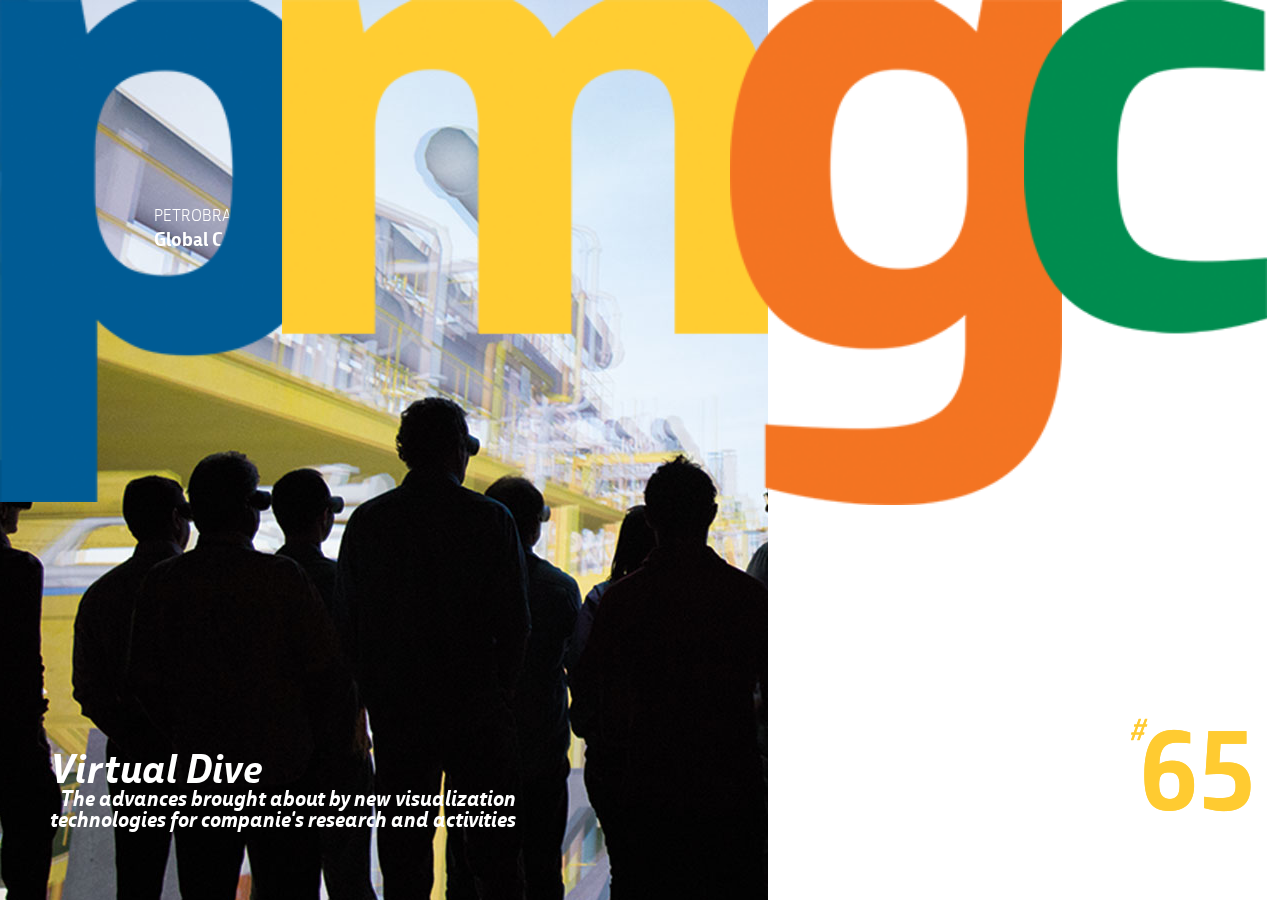
==== commit 37c764b0: "index" ====
--- a/index.html
+++ b/index.html
@@ -150,6 +150,6 @@
 			</div>
 		</div>
 		
-		<script src="js/jqueryPMGC.min.js"></script>
+		
 	</body>
 </html>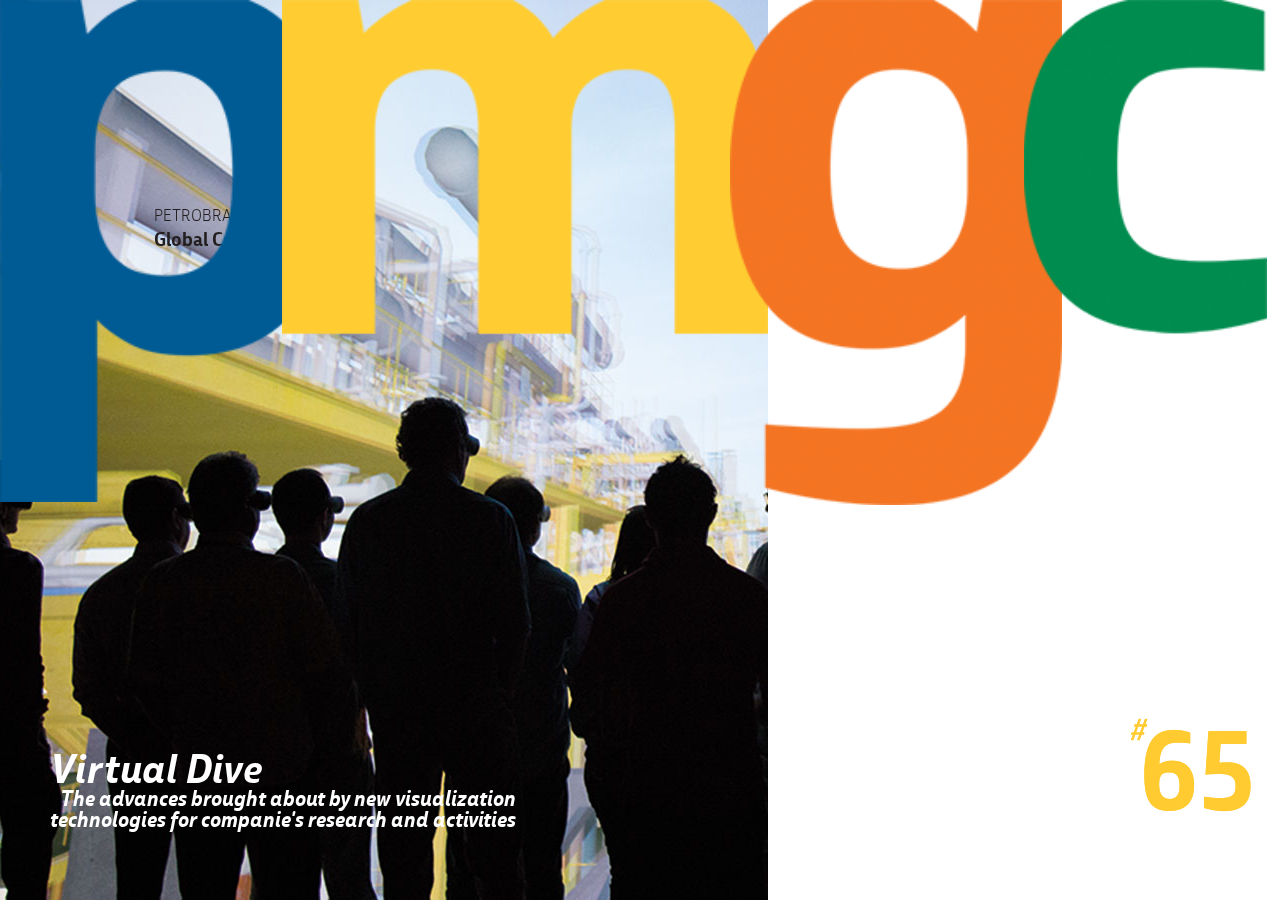
==== commit 95e04bc4: "Se agreaga el script Phonegap.js para que levante los plugins al crear el APK e IPA desde phonegapBu" ====
--- a/index.html
+++ b/index.html
@@ -107,7 +107,7 @@
  });
 
     </script>
-
+	<script src="phonegap.js"></script>
 
 </head>
 
--- a/css/index.css
+++ b/css/index.css
@@ -180,7 +180,7 @@
 	position: absolute;
 	top: 21%;
 	left: 12%;
-	color: white
+	color: #231f20;
 }
 .name h4{
 	font-family: 'petrobras_sanslight';
--- a/css/animations.css
+++ b/css/animations.css
@@ -451,8 +451,8 @@
 	animation-name: slideRight;
 	-webkit-animation-name: slideRight;	
 
-	animation-duration: 1s;	
-	-webkit-animation-duration: 1s;
+	animation-duration: .3s;	
+	-webkit-animation-duration: .3s;
 
 	animation-timing-function: ease-in-out;	
 	-webkit-animation-timing-function: ease-in-out;		
@@ -462,40 +462,74 @@
 
 @keyframes slideRight {
 	0% {
-		transform: translateX(-150%);
-	}
-	50%{
-		transform: translateX(8%);
-	}
-	65%{
-		transform: translateX(-4%);
-	}
-	80%{
-		transform: translateX(4%);
-	}
-	95%{
-		transform: translateX(-2%);
+		transform: translateX(-200%);
+		opacity : 0.1;
+	}
+	80% {
+		transform: translateX(5%);
+		opacity : 1;
+	}			
+	100% {
+		transform: translateX(100%);
+	}
+}
+
+@-webkit-keyframes slideRight {
+	0% {
+		-webkit-transform: translateX(-200%);
+		opacity : 0.1;
+	}
+	80% {
+		-webkit-transform: translateX(5%);
+		opacity : 1;
+	}			
+	100% {
+		-webkit-transform: translateX(0%);
+	}
+}
+
+/*
+==============================================
+slideLeft
+==============================================
+*/
+
+
+.slideLeft{
+	animation-name: slideLeft;
+	-webkit-animation-name: slideLeft;	
+
+	animation-duration: .3s;	
+	-webkit-animation-duration: .3s;
+
+	animation-timing-function: ease-in-out;	
+	-webkit-animation-timing-function: ease-in-out;		
+
+	visibility: visible !important;	
+}
+
+@keyframes slideLeft {
+	0% {
+		transform: translateX(150%);
+		opacity : 0.1;
+	}
+	80% {
+		transform: translateX(-5%);
+		opacity : 1;
 	}			
 	100% {
 		transform: translateX(0%);
-	}	
-}
-
-@-webkit-keyframes slideRight {
-	0% {
-		-webkit-transform: translateX(-150%);
-	}
-	50%{
-		-webkit-transform: translateX(8%);
-	}
-	65%{
-		-webkit-transform: translateX(-4%);
-	}
-	80%{
-		-webkit-transform: translateX(4%);
-	}
-	95%{
-		-webkit-transform: translateX(-2%);
+	}
+}
+
+@-webkit-keyframes slideLeft {
+	0% {
+		-webkit-transform: translateX(150%);
+		opacity : 0.1;
+	}
+	80% {
+		-webkit-transform: translateX(-5%);
+		opacity : 1;
 	}			
 	100% {
 		-webkit-transform: translateX(0%);
@@ -1647,4 +1681,568 @@
 		-webkit-transform:rotateZ(360deg);
 	}			
 }
-
+/*
+==============================================
+Info -1 appears
+==============================================
+*/
+
+.aparece-1{
+
+	animation-name: aparece-1;
+	-webkit-animation-name: aparece-1;	
+
+	animation-duration: .8s;	
+	-webkit-animation-duration: .8s;
+
+	animation-timing-function: ease-in-out;	
+	-webkit-animation-timing-function: ease-in-out;		
+
+	visibility: visible !important;	
+}
+
+@keyframes aparece-1 {
+	0% {
+		transform: scale(0);
+		opacity: 0.0;		
+	}
+	100% {
+		transform: scale(1);
+		opacity: 1;	
+	}		
+}
+
+@-webkit-keyframes aparece-1 {
+	0% {
+		-webkit-transform: scale(0);
+		opacity: 0.0;		
+	}
+	100% {
+		-webkit-transform: scale(1);
+		opacity: 1;	
+	}		
+}
+
+.aparece-2{
+
+	animation-name: aparece-2;
+	-webkit-animation-name: aparece-2;	
+
+	animation-duration: 1.2s;	
+	-webkit-animation-duration: 1.2s;
+
+	animation-timing-function: ease-in-out;	
+	-webkit-animation-timing-function: ease-in-out;		
+
+	visibility: visible !important;	
+}
+
+@keyframes aparece-2 {
+	0% {
+		transform: scale(0);
+		opacity: 0.0;		
+	}
+	80% {
+		transform: scale(0);
+		opacity: 0.0;		
+	}
+	100% {
+		transform: scale(1);
+		opacity: 1;	
+	}		
+}
+
+@-webkit-keyframes aparece-2 {
+	0% {
+		-webkit-transform: scale(0);
+		opacity: 0.0;		
+	}
+	80% {
+		-webkit-transform: scale(0);
+		opacity: 0.0;		
+	}
+	100% {
+		-webkit-transform: scale(1);
+		opacity: 1;	
+	}		
+}
+.aparece-3{
+
+	animation-name: aparece-3;
+	-webkit-animation-name: aparece-3;	
+
+	animation-duration: 1.5s;	
+	-webkit-animation-duration: 1.5s;
+
+	animation-timing-function: ease-in-out;	
+	-webkit-animation-timing-function: ease-in-out;		
+
+	visibility: visible !important;	
+}
+
+@keyframes aparece-3 {
+	0% {
+		transform: scale(0);
+		opacity: 0.0;		
+	}
+	80% {
+		transform: scale(0);
+		opacity: 0.0;		
+	}	
+	100% {
+		transform: scale(1);
+		opacity: 1;	
+	}		
+}
+
+@-webkit-keyframes aparece-3 {
+	0% {
+		-webkit-transform: scale(0);
+		opacity: 0.0;		
+	}
+	80% {
+		-webkit-transform: scale(0);
+		opacity: 0.0;		
+	}
+	100% {
+		-webkit-transform: scale(1);
+		opacity: 1;	
+	}		
+}
+.aparece-4{
+
+	animation-name: aparece-4;
+	-webkit-animation-name: aparece-4;	
+
+	animation-duration: 1.8s;	
+	-webkit-animation-duration: 1.8s;
+
+	animation-timing-function: ease-in-out;	
+	-webkit-animation-timing-function: ease-in-out;		
+
+	visibility: visible !important;	
+}
+
+@keyframes aparece-4 {
+	0% {
+		transform: scale(0);
+		opacity: 0.0;		
+	}
+	80% {
+		transform: scale(0);
+		opacity: 0.0;		
+	}
+	100% {
+		transform: scale(1);
+		opacity: 1;	
+	}		
+}
+
+@-webkit-keyframes aparece-4 {
+	0% {
+		-webkit-transform: scale(0);
+		opacity: 0.0;		
+	}
+	80% {
+		-webkit-transform: scale(0);
+		opacity: 0.0;		
+	}
+	100% {
+		-webkit-transform: scale(1);
+		opacity: 1;	
+	}		
+}
+
+.aparece-5{
+
+	animation-name: aparece-5;
+	-webkit-animation-name: aparece-5;	
+
+	animation-duration: 2.2s;	
+	-webkit-animation-duration: 2.2s;
+
+	animation-timing-function: ease-in-out;	
+	-webkit-animation-timing-function: ease-in-out;		
+
+	visibility: visible !important;	
+}
+
+@keyframes aparece-5 {
+	0% {
+		transform: scale(0);
+		opacity: 0.0;		
+	}
+	80% {
+		transform: scale(0);
+		opacity: 0.0;		
+	}
+	100% {
+		transform: scale(1);
+		opacity: 1;	
+	}		
+}
+
+@-webkit-keyframes aparece-5 {
+	0% {
+		-webkit-transform: scale(0);
+		opacity: 0.0;		
+	}
+	80% {
+		-webkit-transform: scale(0);
+		opacity: 0.0;		
+	}
+	100% {
+		-webkit-transform: scale(1);
+		opacity: 1;	
+	}		
+}
+
+.aparece-6{
+
+	animation-name: aparece-6;
+	-webkit-animation-name: aparece-6;	
+
+	animation-duration: 2.5s;	
+	-webkit-animation-duration: 2.5s;
+
+	animation-timing-function: ease-in-out;	
+	-webkit-animation-timing-function: ease-in-out;		
+
+	visibility: visible !important;	
+}
+
+@keyframes aparece-6 {
+	0% {
+		transform: scale(0);
+		opacity: 0.0;		
+	}
+	80% {
+		transform: scale(0);
+		opacity: 0.0;		
+	}
+	100% {
+		transform: scale(1);
+		opacity: 1;	
+	}		
+}
+
+@-webkit-keyframes aparece-6 {
+	0% {
+		-webkit-transform: scale(0);
+		opacity: 0.0;		
+	}
+	80% {
+		-webkit-transform: scale(0);
+		opacity: 0.0;		
+	}
+	100% {
+		-webkit-transform: scale(1);
+		opacity: 1;	
+	}		
+}
+
+.aparece-7{
+
+	animation-name: aparece-7;
+	-webkit-animation-name: aparece-7;	
+
+	animation-duration: 2.8s;	
+	-webkit-animation-duration: 2.8s;
+
+	animation-timing-function: ease-in-out;	
+	-webkit-animation-timing-function: ease-in-out;		
+
+	visibility: visible !important;	
+}
+
+@keyframes aparece-7 {
+	0% {
+		transform: scale(0);
+		opacity: 0.0;		
+	}
+	80% {
+		transform: scale(0);
+		opacity: 0.0;		
+	}
+	100% {
+		transform: scale(1);
+		opacity: 1;	
+	}		
+}
+
+@-webkit-keyframes aparece-7 {
+	0% {
+		-webkit-transform: scale(0);
+		opacity: 0.0;		
+	}
+	80% {
+		-webkit-transform: scale(0);
+		opacity: 0.0;		
+	}
+	100% {
+		-webkit-transform: scale(1);
+		opacity: 1;	
+	}		
+}
+
+.aparece-8{
+
+	animation-name: aparece-8;
+	-webkit-animation-name: aparece-8;	
+
+	animation-duration: 3s;	
+	-webkit-animation-duration: 3s;
+
+	animation-timing-function: ease-in-out;	
+	-webkit-animation-timing-function: ease-in-out;		
+
+	visibility: visible !important;	
+}
+
+@keyframes aparece-8 {
+	0% {
+		transform: scale(0);
+		opacity: 0.0;		
+	}
+	80% {
+		transform: scale(0);
+		opacity: 0.0;		
+	}
+	100% {
+		transform: scale(1);
+		opacity: 1;	
+	}		
+}
+
+@-webkit-keyframes aparece-8 {
+	0% {
+		-webkit-transform: scale(0);
+		opacity: 0.0;		
+	}
+	80% {
+		-webkit-transform: scale(0);
+		opacity: 0.0;		
+	}
+	100% {
+		-webkit-transform: scale(1);
+		opacity: 1;	
+	}		
+}
+
+.aparece-9{
+
+	animation-name: aparece-9;
+	-webkit-animation-name: aparece-9;	
+
+	animation-duration: 3.2s;	
+	-webkit-animation-duration: 3.2s;
+
+	animation-timing-function: ease-in-out;	
+	-webkit-animation-timing-function: ease-in-out;		
+
+	visibility: visible !important;	
+}
+
+@keyframes aparece-9 {
+	0% {
+		transform: scale(0);
+		opacity: 0.0;		
+	}
+	80% {
+		transform: scale(0);
+		opacity: 0.0;		
+	}
+	100% {
+		transform: scale(1);
+		opacity: 1;	
+	}		
+}
+
+@-webkit-keyframes aparece-9 {
+	0% {
+		-webkit-transform: scale(0);
+		opacity: 0.0;		
+	}
+	80% {
+		-webkit-transform: scale(0);
+		opacity: 0.0;		
+	}
+	100% {
+		-webkit-transform: scale(1);
+		opacity: 1;	
+	}		
+}
+.aparece-10{
+
+	animation-name: aparece-10;
+	-webkit-animation-name: aparece-10;	
+
+	animation-duration: 3.5s;	
+	-webkit-animation-duration: 3.5s;
+
+	animation-timing-function: ease-in-out;	
+	-webkit-animation-timing-function: ease-in-out;		
+
+	visibility: visible !important;	
+}
+
+@keyframes aparece-10 {
+	0% {
+		transform: scale(0);
+		opacity: 0.0;		
+	}
+	80% {
+		transform: scale(0);
+		opacity: 0.0;		
+	}
+	100% {
+		transform: scale(1);
+		opacity: 1;	
+	}		
+}
+
+@-webkit-keyframes aparece-10 {
+	0% {
+		-webkit-transform: scale(0);
+		opacity: 0.0;		
+	}
+	80% {
+		-webkit-transform: scale(0);
+		opacity: 0.0;		
+	}
+	100% {
+		-webkit-transform: scale(1);
+		opacity: 1;	
+	}		
+}
+.aparece-11{
+
+	animation-name: aparece-11;
+	-webkit-animation-name: aparece-11;	
+
+	animation-duration: 3.7s;	
+	-webkit-animation-duration: 3.7s;
+
+	animation-timing-function: ease-in-out;	
+	-webkit-animation-timing-function: ease-in-out;		
+
+	visibility: visible !important;	
+}
+
+@keyframes aparece-11 {
+	0% {
+		transform: scale(0);
+		opacity: 0.0;		
+	}
+	80% {
+		transform: scale(0);
+		opacity: 0.0;		
+	}
+	100% {
+		transform: scale(1);
+		opacity: 1;	
+	}		
+}
+
+@-webkit-keyframes aparece-11 {
+	0% {
+		-webkit-transform: scale(0);
+		opacity: 0.0;		
+	}
+	80% {
+		-webkit-transform: scale(0);
+		opacity: 0.0;		
+	}
+	100% {
+		-webkit-transform: scale(1);
+		opacity: 1;	
+	}		
+}
+.aparece-12{
+
+	animation-name: aparece-12;
+	-webkit-animation-name: aparece-12;	
+
+	animation-duration: 4s;	
+	-webkit-animation-duration: 4s;
+
+	animation-timing-function: ease-in-out;	
+	-webkit-animation-timing-function: ease-in-out;		
+
+	visibility: visible !important;	
+}
+
+@keyframes aparece-12 {
+	0% {
+		transform: scale(0);
+		opacity: 0.0;		
+	}
+	80% {
+		transform: scale(0);
+		opacity: 0.0;		
+	}
+	100% {
+		transform: scale(1);
+		opacity: 1;	
+	}		
+}
+
+@-webkit-keyframes aparece-12 {
+	0% {
+		-webkit-transform: scale(0);
+		opacity: 0.0;		
+	}
+	80% {
+		-webkit-transform: scale(0);
+		opacity: 0.0;		
+	}
+	100% {
+		-webkit-transform: scale(1);
+		opacity: 1;	
+	}		
+}
+.aparece-13{
+
+	animation-name: aparece-13;
+	-webkit-animation-name: aparece-13;	
+
+	animation-duration: 4.2s;	
+	-webkit-animation-duration: 4.2s;
+
+	animation-timing-function: ease-in-out;	
+	-webkit-animation-timing-function: ease-in-out;		
+
+	visibility: visible !important;	
+}
+
+@keyframes aparece-13 {
+	0% {
+		transform: scale(0);
+		opacity: 0.0;		
+	}
+	80% {
+		transform: scale(0);
+		opacity: 0.0;		
+	}
+	100% {
+		transform: scale(1);
+		opacity: 1;	
+	}		
+}
+
+@-webkit-keyframes aparece-13 {
+	0% {
+		-webkit-transform: scale(0);
+		opacity: 0.0;		
+	}
+	80% {
+		-webkit-transform: scale(0);
+		opacity: 0.0;		
+	}
+	100% {
+		-webkit-transform: scale(1);
+		opacity: 1;	
+	}		
+}
+
+
